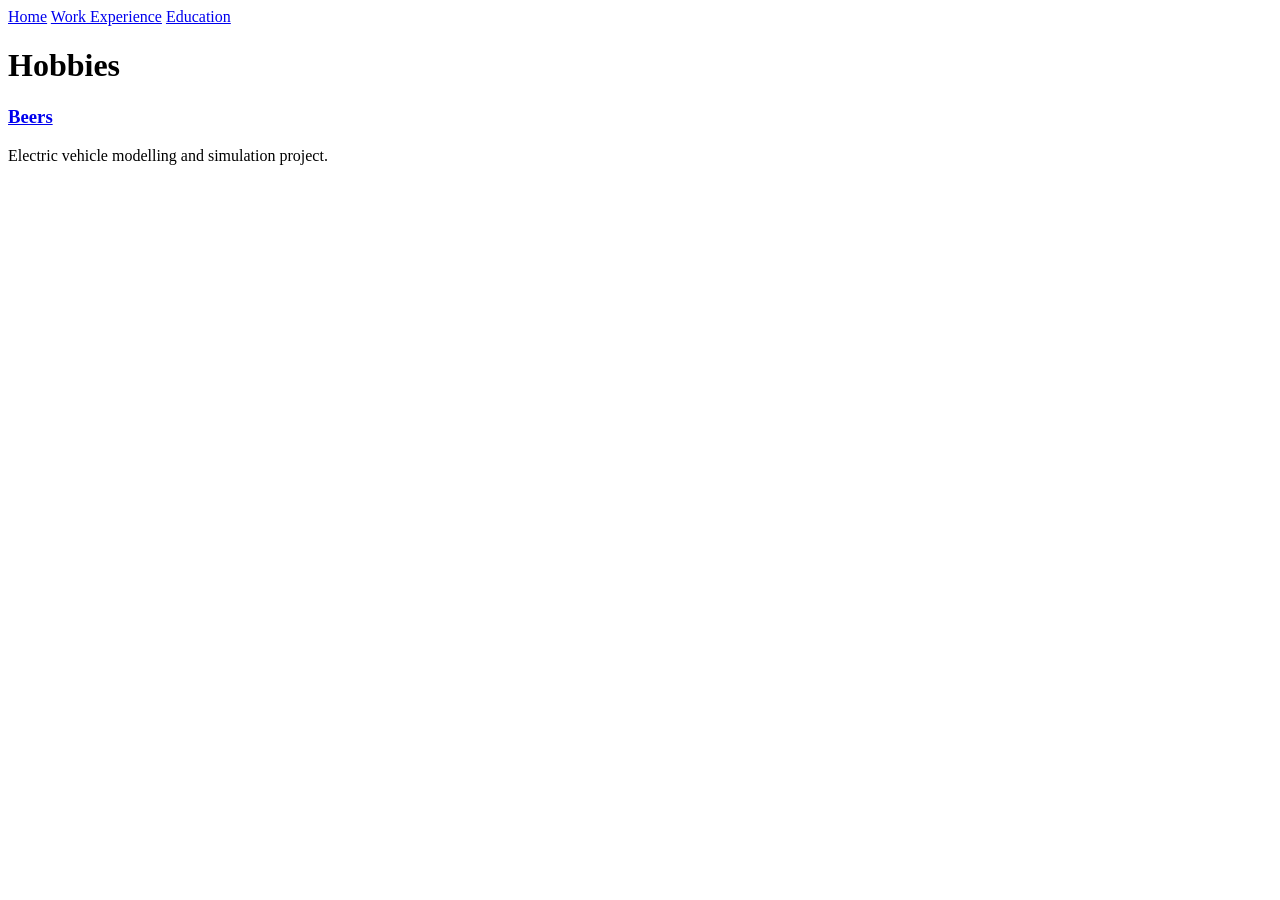
==== education.html @ 13454fc1 "Create education.html" ====
<body>

<nav class="navbar">
  <a href="index.html">Home</a>
  <a href="work.html">Work Experience</a>
  <a href="education.html">Education</a>
</nav>

<div class="container">
  <h1>Hobbies</h1>

  <h3>
    <a href="https://github.com/antoniocovello/ev-model-simulation" target="_blank">
      Beers
    </a>
  </h3>
  <p>Electric vehicle modelling and simulation project.</p>

</div>

</body>
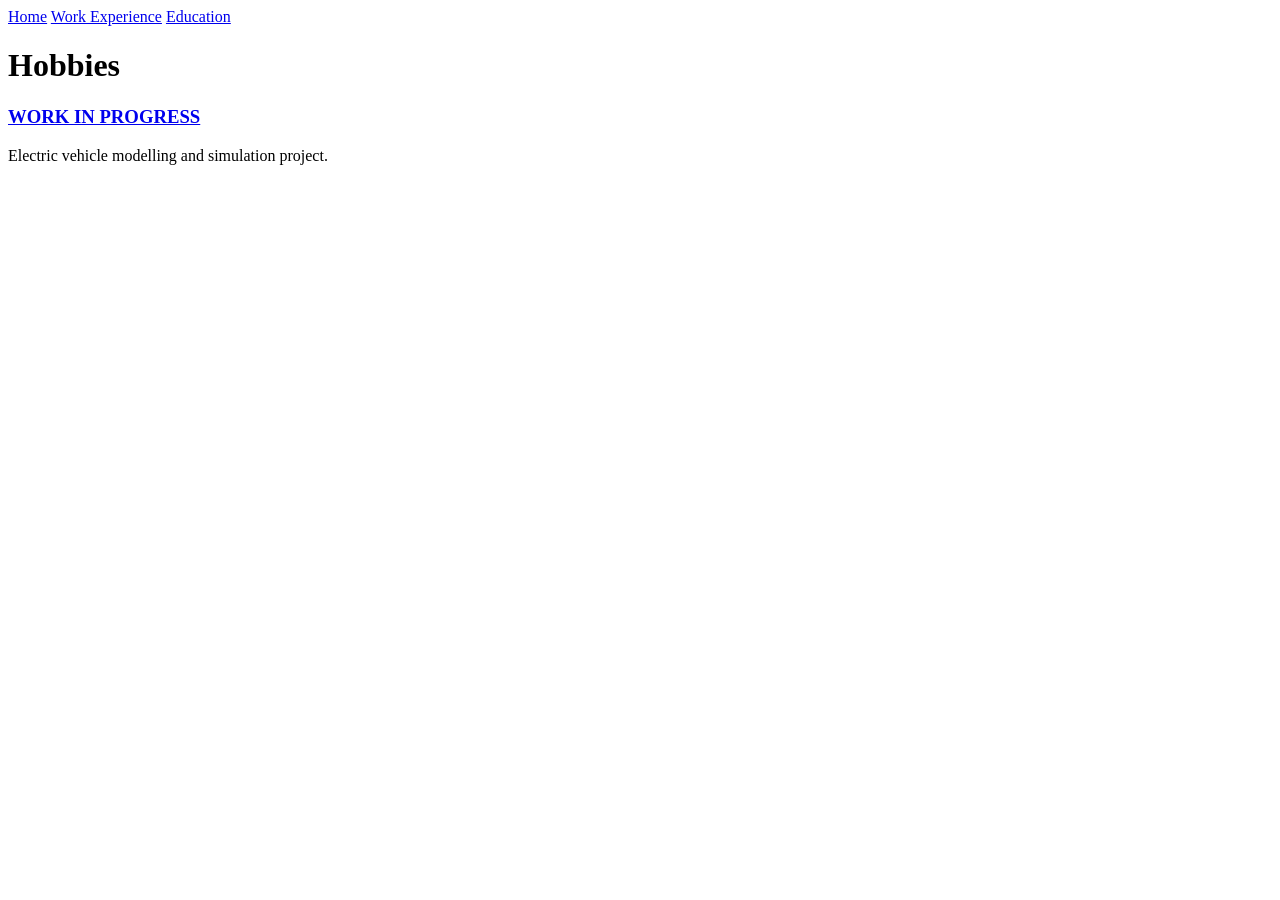
==== commit 283649a5: "Update education.html" ====
--- a/education.html
+++ b/education.html
@@ -11,7 +11,7 @@
 
   <h3>
     <a href="https://github.com/antoniocovello/ev-model-simulation" target="_blank">
-      Beers
+   WORK IN PROGRESS
     </a>
   </h3>
   <p>Electric vehicle modelling and simulation project.</p>
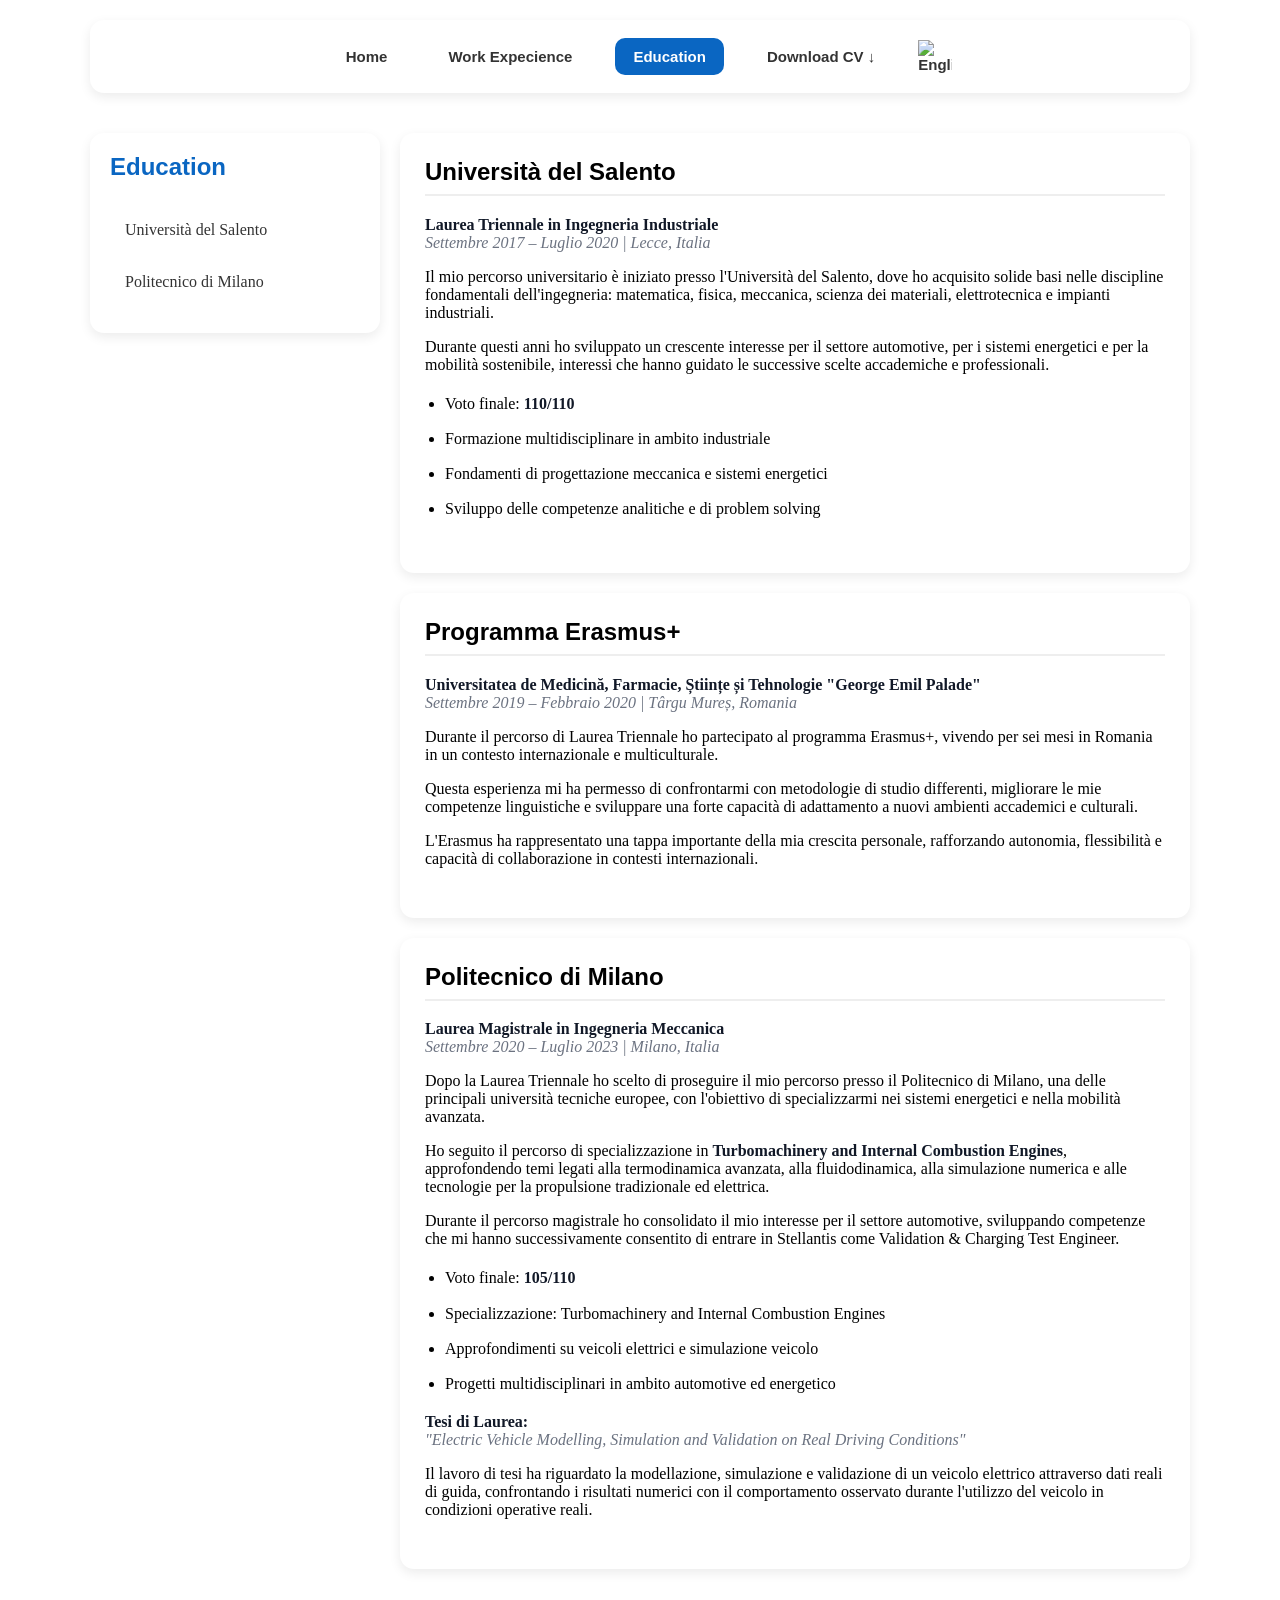
==== commit 2dc6122d: "Update education.html" ====
--- a/education.html
+++ b/education.html
@@ -1,21 +1,154 @@
+<!DOCTYPE html>
+<html lang="en">
+<head>
+<meta charset="UTF-8">
+<title>Antonio Covello | Education</title>
+<link rel="stylesheet" href="style.css">
+</head>
+
 <body>
 
-<nav class="navbar">
-  <a href="index.html">Home</a>
-  <a href="work.html">Work Experience</a>
-  <a href="education.html">Education</a>
-</nav>
+<div class="topbar">
+
+  <nav class="navbar">
+    <a href="index-it.html">Home</a>
+    <a href="lavoro.html">Work Expecience</a>
+    <a href="formazione.html" class="active">Education</a>
+    <a href="Antonio_Covello_CV.pdf" download class="cv-button">Download CV ↓</a>
+    <a href="education.html" class="flag-button">
+      <img src="https://hatscripts.github.io/circle-flags/flags/gb.svg" alt="English">
+    </a>
+  </nav>
+
+</div>
 
 <div class="container">
-  <h1>Hobbies</h1>
 
-  <h3>
-    <a href="https://github.com/antoniocovello/ev-model-simulation" target="_blank">
-   WORK IN PROGRESS
-    </a>
-  </h3>
-  <p>Electric vehicle modelling and simulation project.</p>
+  <div class="sidebar-nav">
+
+    <h2>Education</h2>
+
+    <a href="#unisalento">Università del Salento</a>
+    <a href="#polimi">Politecnico di Milano</a>
+
+  </div>
+
+  <div class="main">
+
+    <div class="card">
+
+      <h2>Università del Salento</h2>
+
+      <div class="job" id="unisalento">
+
+        <strong>Laurea Triennale in Ingegneria Industriale</strong><br>
+        <i>Settembre 2017 – Luglio 2020 | Lecce, Italia</i>
+
+        <p>
+          Il mio percorso universitario è iniziato presso l'Università del Salento,
+          dove ho acquisito solide basi nelle discipline fondamentali dell'ingegneria:
+          matematica, fisica, meccanica, scienza dei materiali, elettrotecnica e impianti industriali.
+        </p>
+
+        <p>
+          Durante questi anni ho sviluppato un crescente interesse per il settore automotive,
+          per i sistemi energetici e per la mobilità sostenibile, interessi che hanno guidato
+          le successive scelte accademiche e professionali.
+        </p>
+
+        <ul>
+          <li>Voto finale: <strong>110/110</strong></li>
+          <li>Formazione multidisciplinare in ambito industriale</li>
+          <li>Fondamenti di progettazione meccanica e sistemi energetici</li>
+          <li>Sviluppo delle competenze analitiche e di problem solving</li>
+        </ul>
+
+      </div>
+
+    </div>
+
+    <div class="card">
+
+      <h2>Programma Erasmus+</h2>
+
+      <div class="job">
+
+        <strong>Universitatea de Medicină, Farmacie, Științe și Tehnologie "George Emil Palade"</strong><br>
+        <i>Settembre 2019 – Febbraio 2020 | Târgu Mureș, Romania</i>
+
+        <p>
+          Durante il percorso di Laurea Triennale ho partecipato al programma Erasmus+,
+          vivendo per sei mesi in Romania in un contesto internazionale e multiculturale.
+        </p>
+
+        <p>
+          Questa esperienza mi ha permesso di confrontarmi con metodologie di studio differenti,
+          migliorare le mie competenze linguistiche e sviluppare una forte capacità di adattamento
+          a nuovi ambienti accademici e culturali.
+        </p>
+
+        <p>
+          L'Erasmus ha rappresentato una tappa importante della mia crescita personale,
+          rafforzando autonomia, flessibilità e capacità di collaborazione in contesti internazionali.
+        </p>
+
+      </div>
+
+    </div>
+
+    <div class="card">
+
+      <h2>Politecnico di Milano</h2>
+
+      <div class="job" id="polimi">
+
+        <strong>Laurea Magistrale in Ingegneria Meccanica</strong><br>
+        <i>Settembre 2020 – Luglio 2023 | Milano, Italia</i>
+
+        <p>
+          Dopo la Laurea Triennale ho scelto di proseguire il mio percorso presso il Politecnico di Milano,
+          una delle principali università tecniche europee, con l'obiettivo di specializzarmi
+          nei sistemi energetici e nella mobilità avanzata.
+        </p>
+
+        <p>
+          Ho seguito il percorso di specializzazione in
+          <strong>Turbomachinery and Internal Combustion Engines</strong>,
+          approfondendo temi legati alla termodinamica avanzata, alla fluidodinamica,
+          alla simulazione numerica e alle tecnologie per la propulsione tradizionale ed elettrica.
+        </p>
+
+        <p>
+          Durante il percorso magistrale ho consolidato il mio interesse per il settore automotive,
+          sviluppando competenze che mi hanno successivamente consentito di entrare in Stellantis
+          come Validation & Charging Test Engineer.
+        </p>
+
+        <ul>
+          <li>Voto finale: <strong>105/110</strong></li>
+          <li>Specializzazione: Turbomachinery and Internal Combustion Engines</li>
+          <li>Approfondimenti su veicoli elettrici e simulazione veicolo</li>
+          <li>Progetti multidisciplinari in ambito automotive ed energetico</li>
+        </ul>
+
+        <p>
+          <strong>Tesi di Laurea:</strong><br>
+          <i>"Electric Vehicle Modelling, Simulation and Validation on Real Driving Conditions"</i>
+        </p>
+
+        <p>
+          Il lavoro di tesi ha riguardato la modellazione, simulazione e validazione di un veicolo elettrico
+          attraverso dati reali di guida, confrontando i risultati numerici con il comportamento osservato
+          durante l'utilizzo del veicolo in condizioni operative reali.
+        </p>
+
+      </div>
+
+    </div>
+
+  </div>
 
 </div>
 
 </body>
+</html>
--- a/style.css
+++ b/style.css
@@ -0,0 +1,318 @@
+```css
+/* =========================
+   GLOBAL
+========================= */
+
+body {
+  font-family: Georgia, serif;
+  margin: 0;
+  background: #f3f2ef;
+  color: #222;
+  line-height: 1.6;
+}
+
+h1,
+h2,
+h3,
+.navbar a {
+  font-family: 'Segoe UI', sans-serif;
+}
+
+/* =========================
+   TOPBAR
+========================= */
+
+.topbar {
+  position: sticky;
+  top: 15px;
+  z-index: 1000;
+  max-width: 1100px;
+  margin: 20px auto;
+}
+
+/* =========================
+   NAVBAR
+========================= */
+
+.navbar {
+  background: white;
+  border-radius: 14px;
+  padding: 18px 30px;
+  display: flex;
+  justify-content: center;
+  align-items: center;
+  gap: 25px;
+  box-shadow: 0 4px 12px rgba(0,0,0,0.08);
+}
+
+.navbar a {
+  text-decoration: none;
+  color: #333;
+  font-size: 15px;
+  font-weight: 600;
+  padding: 10px 18px;
+  border-radius: 10px;
+  transition: all 0.2s ease;
+}
+
+.navbar a:hover {
+  background: #eef3f8;
+  color: #0a66c2;
+}
+
+.navbar .active {
+  background: #0a66c2;
+  color: white;
+}
+
+.cv-button:hover {
+  background: #eef3f8;
+  color: #0a66c2;
+}
+
+.flag-button {
+  padding: 0 !important;
+  background: transparent !important;
+}
+
+.flag-button img {
+  width: 34px;
+  height: 34px;
+  display: block;
+  transition: 0.2s ease;
+}
+
+.flag-button img:hover {
+  transform: scale(1.08);
+}
+
+/* =========================
+   MAIN LAYOUT
+========================= */
+
+.container {
+  display: flex;
+  max-width: 1100px;
+  margin: 40px auto;
+  gap: 20px;
+  align-items: flex-start;
+}
+
+/* =========================
+   HOME SIDEBAR
+========================= */
+
+.sidebar {
+  width: 30%;
+  background: linear-gradient(180deg, #0f172a, #1e293b);
+  color: white;
+  padding: 25px;
+  border-radius: 14px;
+  height: fit-content;
+  box-shadow: 0 4px 15px rgba(0,0,0,0.12);
+}
+
+.sidebar h1,
+.sidebar h2,
+.sidebar h3 {
+  color: white;
+}
+.sidebar h1 {
+  text-align: center;
+  margin-bottom: 20px;
+}
+
+.sidebar p {
+  margin: 10px 0;
+}
+
+.sidebar a {
+  color: #93c5fd;
+  text-decoration: none;
+}
+
+.sidebar a:hover {
+  text-decoration: underline;
+}
+
+/* =========================
+   PROFILE IMAGE
+========================= */
+
+.profile-pic {
+  width: 140px;
+  height: 140px;
+  border-radius: 50%;
+  object-fit: cover;
+  object-position: center top;
+  transform: scale(1.15);
+  display: block;
+  margin: 20px auto;
+  border: 3px solid rgba(255,255,255,0.2);
+}
+
+/* =========================
+   MAIN CONTENT
+========================= */
+
+.main {
+  flex: 1;
+}
+
+/* =========================
+   CARDS
+========================= */
+
+.card {
+  background: white;
+  padding: 25px;
+  border-radius: 14px;
+  margin-bottom: 20px;
+  box-shadow: 0 4px 12px rgba(0,0,0,0.08);
+  transition: 0.2s ease;
+}
+
+.card:hover {
+  transform: translateY(-2px);
+}
+
+.card p {
+  margin-bottom: 15px;
+}
+
+/* =========================
+   TITLES
+========================= */
+
+h2 {
+  margin-top: 0;
+  border-bottom: 2px solid #eee;
+  padding-bottom: 8px;
+}
+
+h3 {
+  margin-top: 25px;
+}
+
+/* =========================
+   JOB SECTION
+========================= */
+
+.job {
+  margin-bottom: 25px;
+}
+
+.job strong {
+  color: #111827;
+}
+
+.job i {
+  color: #6b7280;
+}
+
+/* =========================
+   LISTS
+========================= */
+
+ul {
+  padding-left: 20px;
+  line-height: 1.7;
+}
+
+li {
+  margin-bottom: 8px;
+}
+
+/* =========================
+   PROJECT LINKS
+========================= */
+
+.project a {
+  color: #0a66c2;
+  font-weight: bold;
+  text-decoration: none;
+}
+
+.project a:hover {
+  text-decoration: underline;
+}
+
+/* =========================
+   WORK / EDUCATION SIDEBAR
+========================= */
+
+.sidebar-nav {
+  width: 250px;
+  position: sticky;
+  top: 120px;
+  align-self: flex-start;
+
+  background: white;
+  padding: 20px;
+  border-radius: 14px;
+
+  box-shadow: 0 4px 12px rgba(0,0,0,0.08);
+}
+
+.sidebar-nav h2 {
+  margin-top: 0;
+  color: #0a66c2;
+  border-bottom: none;
+}
+
+.sidebar-nav a {
+  display: block;
+  text-decoration: none;
+  color: #333;
+  padding: 12px 15px;
+  margin-bottom: 10px;
+  border-radius: 8px;
+  transition: 0.2s ease;
+}
+
+.sidebar-nav a:hover {
+  background: #eef3f8;
+  color: #0a66c2;
+}
+.section-link {
+  text-decoration: none;
+  color: inherit;
+  transition: 0.2s ease;
+}
+
+.section-link:hover {
+  color: #0a66c2;
+}
+
+/* =========================
+   RESPONSIVE
+========================= */
+
+@media (max-width: 900px) {
+
+  .container {
+    flex-direction: column;
+    padding: 0 15px;
+  }
+
+  .sidebar,
+  .sidebar-nav,
+  .main {
+    width: 100%;
+  }
+
+  .sidebar-nav {
+    position: static;
+  }
+
+  .navbar {
+    flex-wrap: wrap;
+    gap: 12px;
+  }
+
+  .navbar a {
+    font-size: 14px;
+  }
+
+}
+```
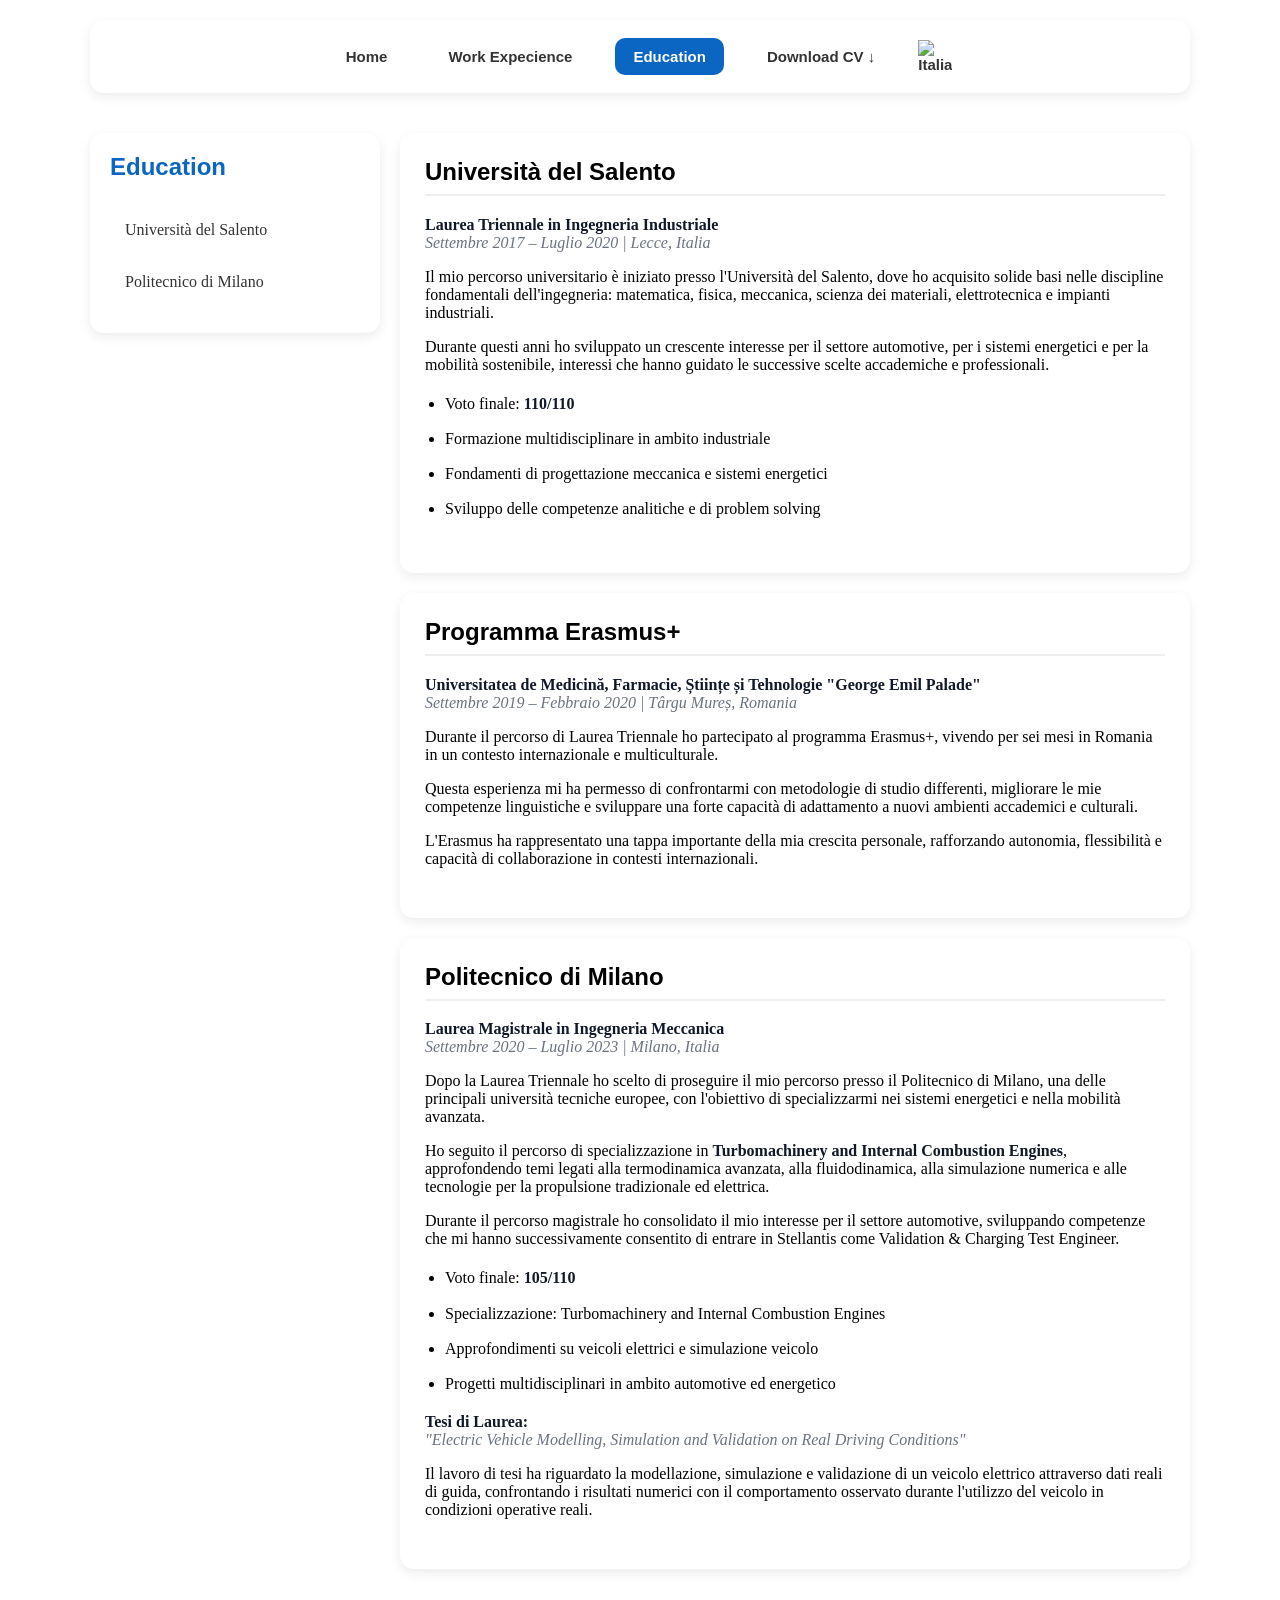
==== commit 328743b6: "Update education.html" ====
--- a/education.html
+++ b/education.html
@@ -15,8 +15,8 @@
     <a href="lavoro.html">Work Expecience</a>
     <a href="formazione.html" class="active">Education</a>
     <a href="Antonio_Covello_CV.pdf" download class="cv-button">Download CV ↓</a>
-    <a href="education.html" class="flag-button">
-      <img src="https://hatscripts.github.io/circle-flags/flags/gb.svg" alt="English">
+    <a href="formazione.html" class="flag-button">
+      <img src="https://hatscripts.github.io/circle-flags/flags/it.svg" alt="Italian">
     </a>
   </nav>
 
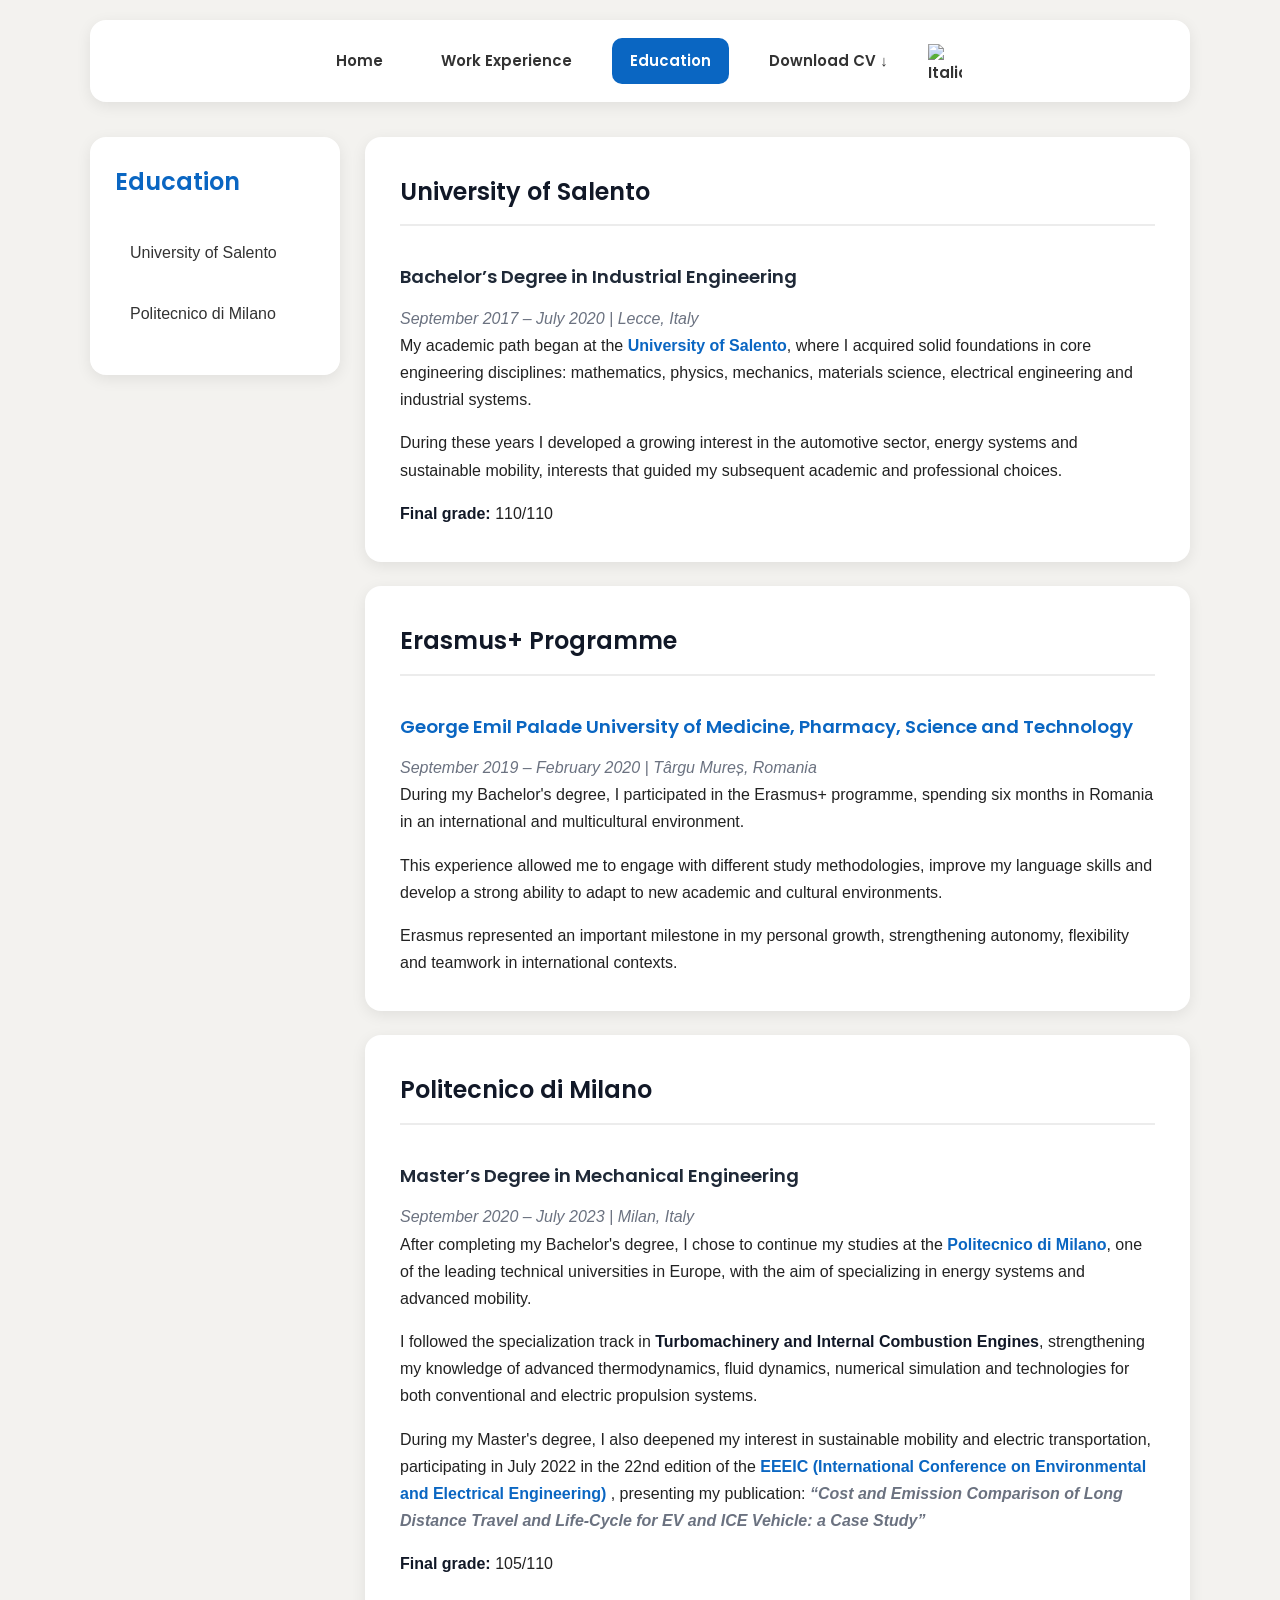
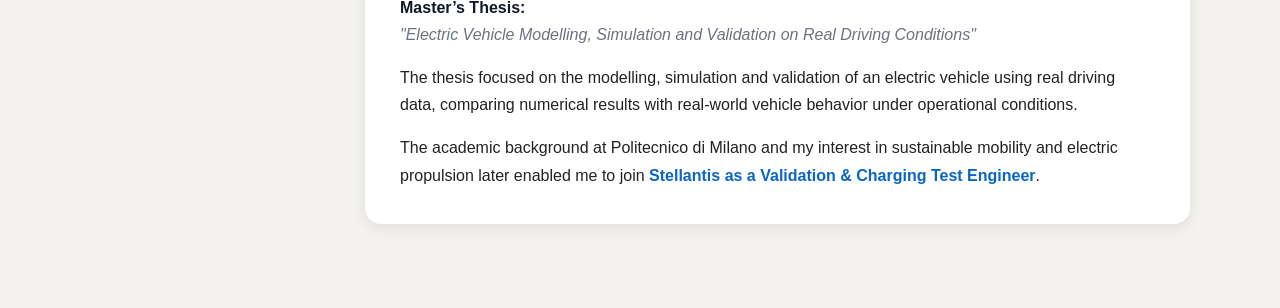
==== commit 1f8f97c8: "Update education.html" ====
--- a/education.html
+++ b/education.html
@@ -11,10 +11,10 @@
 <div class="topbar">
 
   <nav class="navbar">
-    <a href="index-it.html">Home</a>
-    <a href="lavoro.html">Work Expecience</a>
-    <a href="formazione.html" class="active">Education</a>
-    <a href="Antonio_Covello_CV.pdf" download class="cv-button">Download CV ↓</a>
+    <a href="index.html">Home</a>
+    <a href="work.html">Work Experience</a>
+    <a href="education.html" class="active">Education</a>
+    <a href="CV - Antonio Covello.pdf" download class="cv-button">Download CV ↓</a>
     <a href="formazione.html" class="flag-button">
       <img src="https://hatscripts.github.io/circle-flags/flags/it.svg" alt="Italian">
     </a>
@@ -28,68 +28,37 @@
 
     <h2>Education</h2>
 
-    <a href="#unisalento">Università del Salento</a>
+    <a href="#unisalento">University of Salento</a>
     <a href="#polimi">Politecnico di Milano</a>
 
   </div>
 
   <div class="main">
 
-    <div class="card">
+    <div class="card" id="unisalento">
 
-      <h2>Università del Salento</h2>
+      <h2>University of Salento</h2>
 
-      <div class="job" id="unisalento">
+      <div class="job">
 
-        <strong>Laurea Triennale in Ingegneria Industriale</strong><br>
-        <i>Settembre 2017 – Luglio 2020 | Lecce, Italia</i>
+        <h3>Bachelor’s Degree in Industrial Engineering</h3>
+
+        <i>September 2017 – July 2020 | Lecce, Italy</i>
 
         <p>
-          Il mio percorso universitario è iniziato presso l'Università del Salento,
-          dove ho acquisito solide basi nelle discipline fondamentali dell'ingegneria:
-          matematica, fisica, meccanica, scienza dei materiali, elettrotecnica e impianti industriali.
+          My academic path began at the <a href="https://www.unisalento.it/en" target="_blank">University of Salento</a>,
+          where I acquired solid foundations in core engineering disciplines:
+          mathematics, physics, mechanics, materials science, electrical engineering and industrial systems.
         </p>
 
         <p>
-          Durante questi anni ho sviluppato un crescente interesse per il settore automotive,
-          per i sistemi energetici e per la mobilità sostenibile, interessi che hanno guidato
-          le successive scelte accademiche e professionali.
-        </p>
-
-        <ul>
-          <li>Voto finale: <strong>110/110</strong></li>
-          <li>Formazione multidisciplinare in ambito industriale</li>
-          <li>Fondamenti di progettazione meccanica e sistemi energetici</li>
-          <li>Sviluppo delle competenze analitiche e di problem solving</li>
-        </ul>
-
-      </div>
-
-    </div>
-
-    <div class="card">
-
-      <h2>Programma Erasmus+</h2>
-
-      <div class="job">
-
-        <strong>Universitatea de Medicină, Farmacie, Științe și Tehnologie "George Emil Palade"</strong><br>
-        <i>Settembre 2019 – Febbraio 2020 | Târgu Mureș, Romania</i>
-
-        <p>
-          Durante il percorso di Laurea Triennale ho partecipato al programma Erasmus+,
-          vivendo per sei mesi in Romania in un contesto internazionale e multiculturale.
+          During these years I developed a growing interest in the automotive sector,
+          energy systems and sustainable mobility, interests that guided
+          my subsequent academic and professional choices.
         </p>
 
         <p>
-          Questa esperienza mi ha permesso di confrontarmi con metodologie di studio differenti,
-          migliorare le mie competenze linguistiche e sviluppare una forte capacità di adattamento
-          a nuovi ambienti accademici e culturali.
-        </p>
-
-        <p>
-          L'Erasmus ha rappresentato una tappa importante della mia crescita personale,
-          rafforzando autonomia, flessibilità e capacità di collaborazione in contesti internazionali.
+          <strong>Final grade:</strong> 110/110
         </p>
 
       </div>
@@ -98,48 +67,98 @@
 
     <div class="card">
 
-      <h2>Politecnico di Milano</h2>
+      <h2>Erasmus+ Programme</h2>
 
-      <div class="job" id="polimi">
+      <div class="job">
 
-        <strong>Laurea Magistrale in Ingegneria Meccanica</strong><br>
-        <i>Settembre 2020 – Luglio 2023 | Milano, Italia</i>
+        <h3>
+          <a href="https://umfst.ro/en/" target="_blank">
+            George Emil Palade University of Medicine, Pharmacy, Science and Technology
+          </a>
+        </h3>
+
+        <i>September 2019 – February 2020 | Târgu Mureș, Romania</i>
 
         <p>
-          Dopo la Laurea Triennale ho scelto di proseguire il mio percorso presso il Politecnico di Milano,
-          una delle principali università tecniche europee, con l'obiettivo di specializzarmi
-          nei sistemi energetici e nella mobilità avanzata.
+          During my Bachelor's degree, I participated in the Erasmus+ programme,
+          spending six months in Romania in an international and multicultural environment.
         </p>
 
         <p>
-          Ho seguito il percorso di specializzazione in
-          <strong>Turbomachinery and Internal Combustion Engines</strong>,
-          approfondendo temi legati alla termodinamica avanzata, alla fluidodinamica,
-          alla simulazione numerica e alle tecnologie per la propulsione tradizionale ed elettrica.
+          This experience allowed me to engage with different study methodologies,
+          improve my language skills and develop a strong ability to adapt
+          to new academic and cultural environments.
         </p>
 
         <p>
-          Durante il percorso magistrale ho consolidato il mio interesse per il settore automotive,
-          sviluppando competenze che mi hanno successivamente consentito di entrare in Stellantis
-          come Validation & Charging Test Engineer.
+          Erasmus represented an important milestone in my personal growth,
+          strengthening autonomy, flexibility and teamwork in international contexts.
         </p>
 
-        <ul>
-          <li>Voto finale: <strong>105/110</strong></li>
-          <li>Specializzazione: Turbomachinery and Internal Combustion Engines</li>
-          <li>Approfondimenti su veicoli elettrici e simulazione veicolo</li>
-          <li>Progetti multidisciplinari in ambito automotive ed energetico</li>
-        </ul>
+      </div>
+
+    </div>
+
+    <div class="card" id="polimi">
+
+      <h2>Politecnico di Milano</h2>
+
+      <div class="job">
+
+        <h3>Master’s Degree in Mechanical Engineering</h3>
+
+        <i>September 2020 – July 2023 | Milan, Italy</i>
 
         <p>
-          <strong>Tesi di Laurea:</strong><br>
-          <i>"Electric Vehicle Modelling, Simulation and Validation on Real Driving Conditions"</i>
+          After completing my Bachelor's degree, I chose to continue my studies at the
+          <a href="https://www.polimi.it/" target="_blank">Politecnico di Milano</a>,
+          one of the leading technical universities in Europe,
+          with the aim of specializing in energy systems and advanced mobility.
         </p>
 
         <p>
-          Il lavoro di tesi ha riguardato la modellazione, simulazione e validazione di un veicolo elettrico
-          attraverso dati reali di guida, confrontando i risultati numerici con il comportamento osservato
-          durante l'utilizzo del veicolo in condizioni operative reali.
+          I followed the specialization track in
+          <strong>Turbomachinery and Internal Combustion Engines</strong>,
+          strengthening my knowledge of advanced thermodynamics,
+          fluid dynamics, numerical simulation
+          and technologies for both conventional and electric propulsion systems.
+        </p>
+
+        <p>
+          During my Master's degree, I also deepened my interest in sustainable mobility and electric transportation,
+          participating in July 2022 in the 22nd edition of the
+          <a href="ohttps://www.eeeia.org/" target="_blank">
+            EEEIC (International Conference on Environmental and Electrical Engineering)
+          </a>,
+          presenting my publication:
+          <a href="https://ieeexplore.ieee.org/document/9854748" target="_blank">
+            <i>
+              “Cost and Emission Comparison of Long Distance Travel and Life-Cycle for EV and ICE Vehicle: a Case Study”
+            </i>
+          </a>
+        </p>
+
+        <p>
+          <strong>Final grade:</strong> 105/110
+        </p>
+
+        <p>
+          <strong>Master’s Thesis:</strong><br>
+          <i>
+            "Electric Vehicle Modelling, Simulation and Validation on Real Driving Conditions"
+          </i>
+        </p>
+
+        <p>
+          The thesis focused on the modelling, simulation and validation of an electric vehicle
+          using real driving data, comparing numerical results with real-world vehicle behavior
+          under operational conditions.
+        </p>
+
+        <p>
+          The academic background at Politecnico di Milano and my interest in sustainable mobility and electric propulsion
+          later enabled me to join
+          <a href="lavoro.html">Stellantis as a Validation & Charging Test Engineer</a>.
         </p>
 
       </div>
--- a/style.css
+++ b/style.css
@@ -1,21 +1,54 @@
-```css
+/* =========================
+   GOOGLE FONTS
+========================= */
+
+@import url('https://fonts.googleapis.com/css2?family=Poppins:wght@400;500;600;700&display=swap');
+
 /* =========================
    GLOBAL
 ========================= */
 
+* {
+  box-sizing: border-box;
+}
+
+html {
+  scroll-behavior: smooth;
+}
+
 body {
-  font-family: Georgia, serif;
   margin: 0;
   background: #f3f2ef;
   color: #222;
-  line-height: 1.6;
+  line-height: 1.7;
+  font-family: 'Segoe UI', sans-serif;
 }
 
 h1,
 h2,
 h3,
 .navbar a {
-  font-family: 'Segoe UI', sans-serif;
+  font-family: 'Poppins', sans-serif;
+}
+
+h1 {
+  font-size: 2rem;
+  font-weight: 700;
+  margin: 0;
+}
+
+h2 {
+  font-size: 1.5rem;
+  font-weight: 600;
+}
+
+h3 {
+  font-size: 1.15rem;
+  font-weight: 600;
+}
+
+p {
+  margin-top: 0;
 }
 
 /* =========================
@@ -27,7 +60,7 @@
   top: 15px;
   z-index: 1000;
   max-width: 1100px;
-  margin: 20px auto;
+  margin: 20px auto 0 auto;
 }
 
 /* =========================
@@ -36,13 +69,13 @@
 
 .navbar {
   background: white;
-  border-radius: 14px;
+  border-radius: 16px;
   padding: 18px 30px;
   display: flex;
   justify-content: center;
   align-items: center;
-  gap: 25px;
-  box-shadow: 0 4px 12px rgba(0,0,0,0.08);
+  gap: 22px;
+  box-shadow: 0 4px 15px rgba(0, 0, 0, 0.08);
 }
 
 .navbar a {
@@ -92,10 +125,10 @@
 
 .container {
   display: flex;
+  align-items: flex-start;
+  gap: 25px;
   max-width: 1100px;
-  margin: 40px auto;
-  gap: 20px;
-  align-items: flex-start;
+  margin: 35px auto 60px auto;
 }
 
 /* =========================
@@ -104,40 +137,22 @@
 
 .sidebar {
   width: 30%;
-  background: linear-gradient(180deg, #0f172a, #1e293b);
-  color: white;
-  padding: 25px;
-  border-radius: 14px;
-  height: fit-content;
-  box-shadow: 0 4px 15px rgba(0,0,0,0.12);
-}
-
-.sidebar h1,
-.sidebar h2,
-.sidebar h3 {
-  color: white;
-}
-.sidebar h1 {
+  background: white;
+  border-radius: 16px;
+  overflow: hidden;
+  box-shadow: 0 4px 15px rgba(0, 0, 0, 0.08);
+}
+
+.profile-cover {
+  height: 90px;
+  background: linear-gradient(135deg, #0a66c2, #0f172a);
+}
+
+.profile-header {
   text-align: center;
-  margin-bottom: 20px;
-}
-
-.sidebar p {
-  margin: 10px 0;
-}
-
-.sidebar a {
-  color: #93c5fd;
-  text-decoration: none;
-}
-
-.sidebar a:hover {
-  text-decoration: underline;
-}
-
-/* =========================
-   PROFILE IMAGE
-========================= */
+  margin-top: -55px;
+  padding: 0 25px 10px 25px;
+}
 
 .profile-pic {
   width: 140px;
@@ -145,10 +160,50 @@
   border-radius: 50%;
   object-fit: cover;
   object-position: center top;
-  transform: scale(1.15);
+  border: 5px solid white;
+  background: white;
   display: block;
-  margin: 20px auto;
-  border: 3px solid rgba(255,255,255,0.2);
+  margin: 0 auto 18px auto;
+}
+
+.profile-header h1 {
+  color: #1f2937;
+  margin-bottom: 8px;
+}
+
+.profile-role {
+  color: #6b7280;
+  font-size: 0.95rem;
+  margin-bottom: 25px;
+}
+
+.sidebar-content {
+  padding: 0 25px 25px 25px;
+}
+
+.sidebar h2,
+.sidebar h3 {
+  color: #111827;
+  margin-top: 35px;
+  margin-bottom: 15px;
+}
+
+.sidebar h2:first-child,
+.sidebar h3:first-child {
+  margin-top: 0;
+}
+
+.sidebar p {
+  margin-bottom: 12px;
+}
+
+.sidebar a {
+  color: #0a66c2;
+  text-decoration: none;
+}
+
+.sidebar a:hover {
+  text-decoration: underline;
 }
 
 /* =========================
@@ -165,10 +220,10 @@
 
 .card {
   background: white;
-  padding: 25px;
-  border-radius: 14px;
-  margin-bottom: 20px;
-  box-shadow: 0 4px 12px rgba(0,0,0,0.08);
+  border-radius: 16px;
+  padding: 35px;
+  margin-bottom: 24px;
+  box-shadow: 0 4px 15px rgba(0, 0, 0, 0.08);
   transition: 0.2s ease;
 }
 
@@ -176,22 +231,26 @@
   transform: translateY(-2px);
 }
 
-.card p {
-  margin-bottom: 15px;
+.card p:last-child {
+  margin-bottom: 0;
 }
 
 /* =========================
    TITLES
 ========================= */
 
-h2 {
+.card h2 {
   margin-top: 0;
-  border-bottom: 2px solid #eee;
-  padding-bottom: 8px;
-}
-
-h3 {
-  margin-top: 25px;
+  margin-bottom: 28px;
+  padding-bottom: 12px;
+  border-bottom: 2px solid #ececec;
+  color: #111827;
+}
+
+.card h3 {
+  margin-top: 35px;
+  margin-bottom: 12px;
+  color: #1f2937;
 }
 
 /* =========================
@@ -199,7 +258,11 @@
 ========================= */
 
 .job {
-  margin-bottom: 25px;
+  margin-bottom: 40px;
+}
+
+.job:last-child {
+  margin-bottom: 0;
 }
 
 .job strong {
@@ -216,25 +279,29 @@
 
 ul {
   padding-left: 20px;
-  line-height: 1.7;
 }
 
 li {
-  margin-bottom: 8px;
-}
-
-/* =========================
-   PROJECT LINKS
-========================= */
+  margin-bottom: 10px;
+}
+
+/* =========================
+   LINKS
+========================= */
+
+.main a {
+  color: #0a66c2;
+  text-decoration: none;
+  font-weight: 600;
+  transition: 0.2s ease;
+}
+
+.main a:hover {
+  text-decoration: underline;
+}
 
 .project a {
   color: #0a66c2;
-  font-weight: bold;
-  text-decoration: none;
-}
-
-.project a:hover {
-  text-decoration: underline;
 }
 
 /* =========================
@@ -248,16 +315,17 @@
   align-self: flex-start;
 
   background: white;
-  padding: 20px;
-  border-radius: 14px;
-
-  box-shadow: 0 4px 12px rgba(0,0,0,0.08);
+  padding: 25px;
+  border-radius: 16px;
+
+  box-shadow: 0 4px 15px rgba(0, 0, 0, 0.08);
 }
 
 .sidebar-nav h2 {
   margin-top: 0;
-  color: #0a66c2;
+  margin-bottom: 25px;
   border-bottom: none;
+  color: #0a66c2;
 }
 
 .sidebar-nav a {
@@ -266,7 +334,7 @@
   color: #333;
   padding: 12px 15px;
   margin-bottom: 10px;
-  border-radius: 8px;
+  border-radius: 10px;
   transition: 0.2s ease;
 }
 
@@ -274,6 +342,11 @@
   background: #eef3f8;
   color: #0a66c2;
 }
+
+/* =========================
+   SECTION LINKS
+========================= */
+
 .section-link {
   text-decoration: none;
   color: inherit;
@@ -282,6 +355,37 @@
 
 .section-link:hover {
   color: #0a66c2;
+}
+
+/* =========================
+   SEE MORE BUTTON
+========================= */
+
+.see-more-container {
+  display: flex;
+  justify-content: flex-end;
+  margin-top: 28px;
+}
+
+.see-more-button {
+  text-decoration: none;
+  color: #0a66c2;
+  font-weight: 600;
+  padding: 10px 18px;
+  border-radius: 10px;
+  transition: 0.2s ease;
+}
+
+.see-more-button:hover {
+  background: #eef3f8;
+}
+
+/* =========================
+   SCROLL OFFSET
+========================= */
+
+[id] {
+  scroll-margin-top: 120px;
 }
 
 /* =========================
@@ -293,6 +397,7 @@
   .container {
     flex-direction: column;
     padding: 0 15px;
+    gap: 20px;
   }
 
   .sidebar,
@@ -308,11 +413,36 @@
   .navbar {
     flex-wrap: wrap;
     gap: 12px;
+    padding: 18px;
   }
 
   .navbar a {
     font-size: 14px;
   }
 
-}
-```
+  .card {
+    padding: 28px 24px;
+  }
+
+}
+
+@media (max-width: 600px) {
+
+  .topbar {
+    top: 10px;
+  }
+
+  .profile-pic {
+    width: 120px;
+    height: 120px;
+  }
+
+  h1 {
+    font-size: 1.7rem;
+  }
+
+  h2 {
+    font-size: 1.3rem;
+  }
+
+}
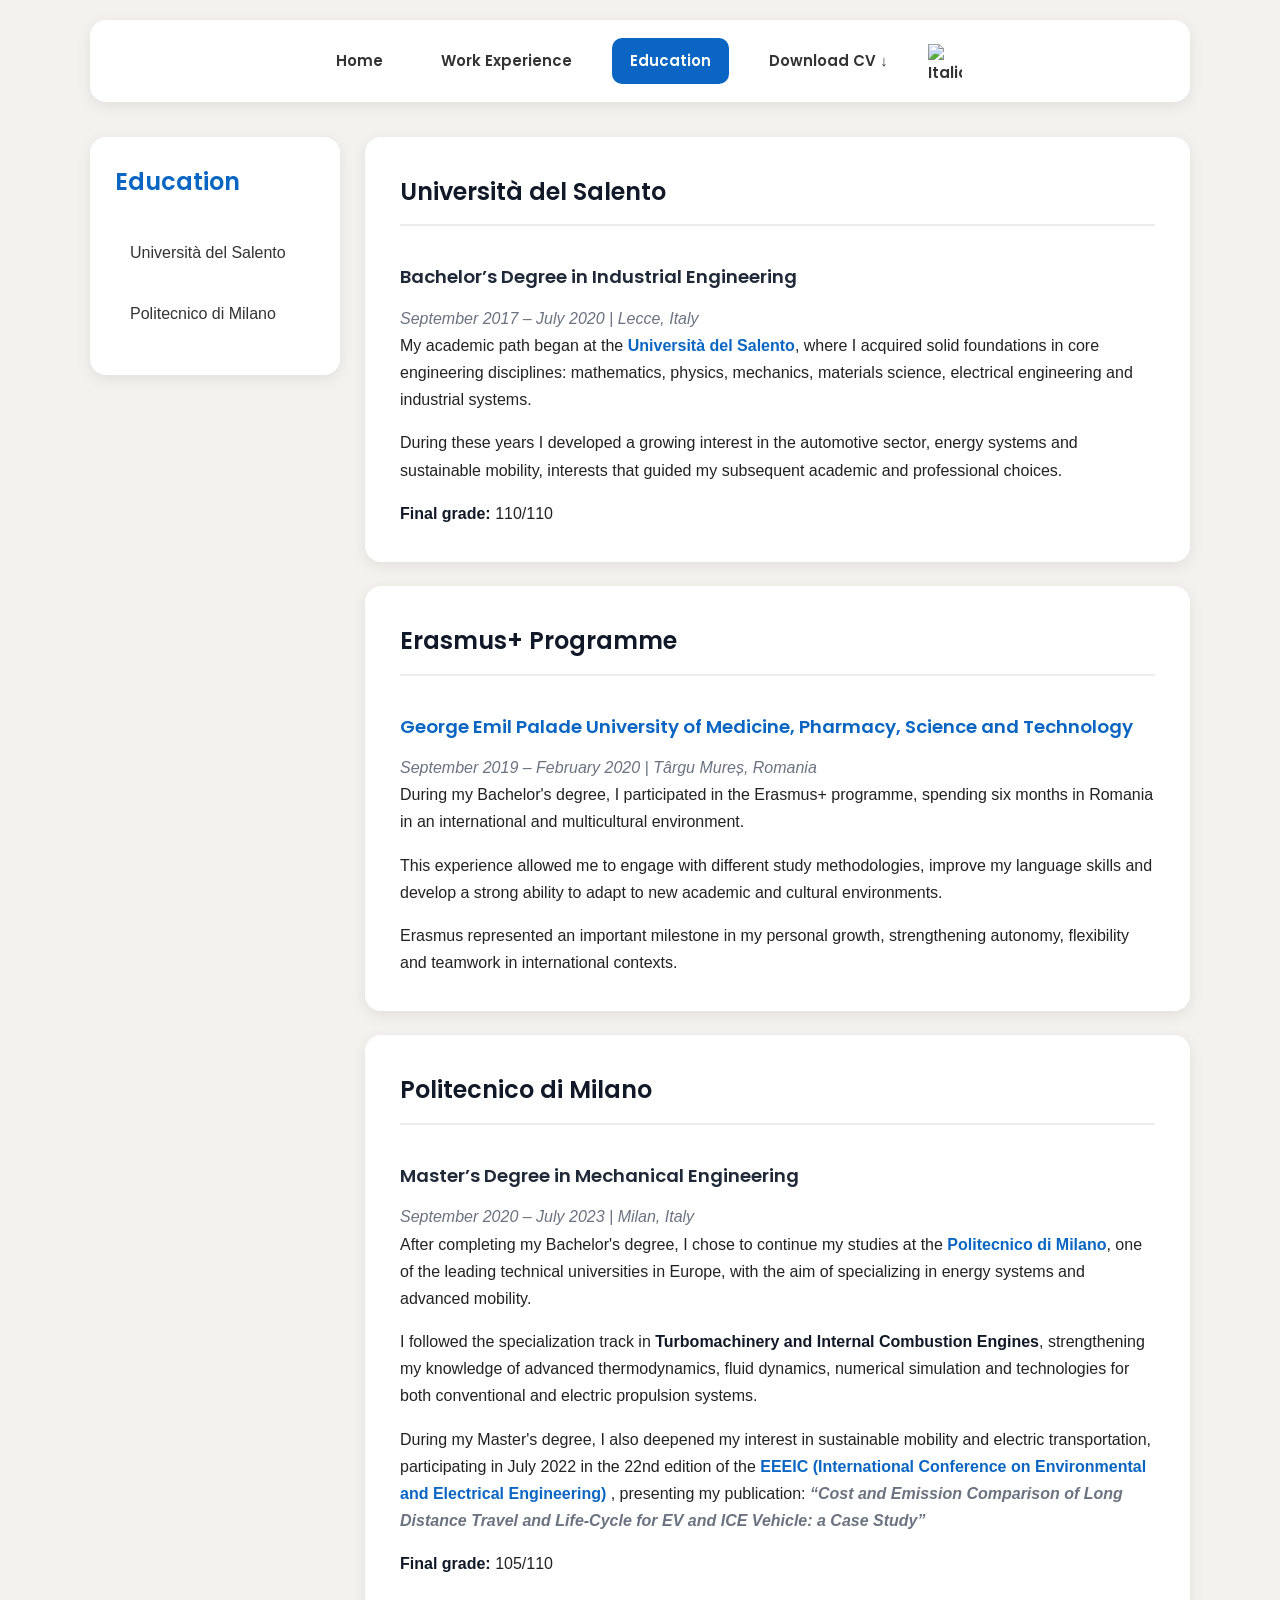
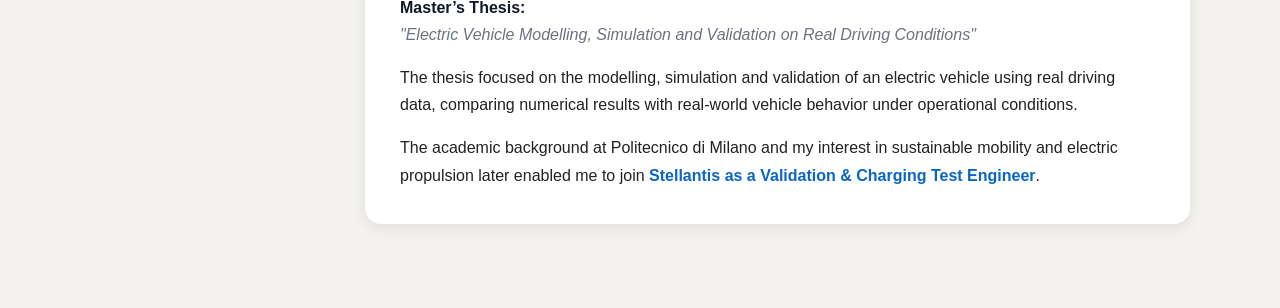
==== commit 891ca2ce: "Update education.html" ====
--- a/education.html
+++ b/education.html
@@ -28,7 +28,7 @@
 
     <h2>Education</h2>
 
-    <a href="#unisalento">University of Salento</a>
+    <a href="#unisalento">Università del Salento</a>
     <a href="#polimi">Politecnico di Milano</a>
 
   </div>
@@ -37,7 +37,7 @@
 
     <div class="card" id="unisalento">
 
-      <h2>University of Salento</h2>
+      <h2>Università del Salento</h2>
 
       <div class="job">
 
@@ -46,7 +46,7 @@
         <i>September 2017 – July 2020 | Lecce, Italy</i>
 
         <p>
-          My academic path began at the <a href="https://www.unisalento.it/en" target="_blank">University of Salento</a>,
+          My academic path began at the <a href="https://www.unisalento.it/en" target="_blank">Università del Salento</a>,
           where I acquired solid foundations in core engineering disciplines:
           mathematics, physics, mechanics, materials science, electrical engineering and industrial systems.
         </p>
@@ -158,7 +158,7 @@
         <p>
           The academic background at Politecnico di Milano and my interest in sustainable mobility and electric propulsion
           later enabled me to join
-          <a href="lavoro.html">Stellantis as a Validation & Charging Test Engineer</a>.
+          <a href="work.html">Stellantis as a Validation & Charging Test Engineer</a>.
         </p>
 
       </div>
